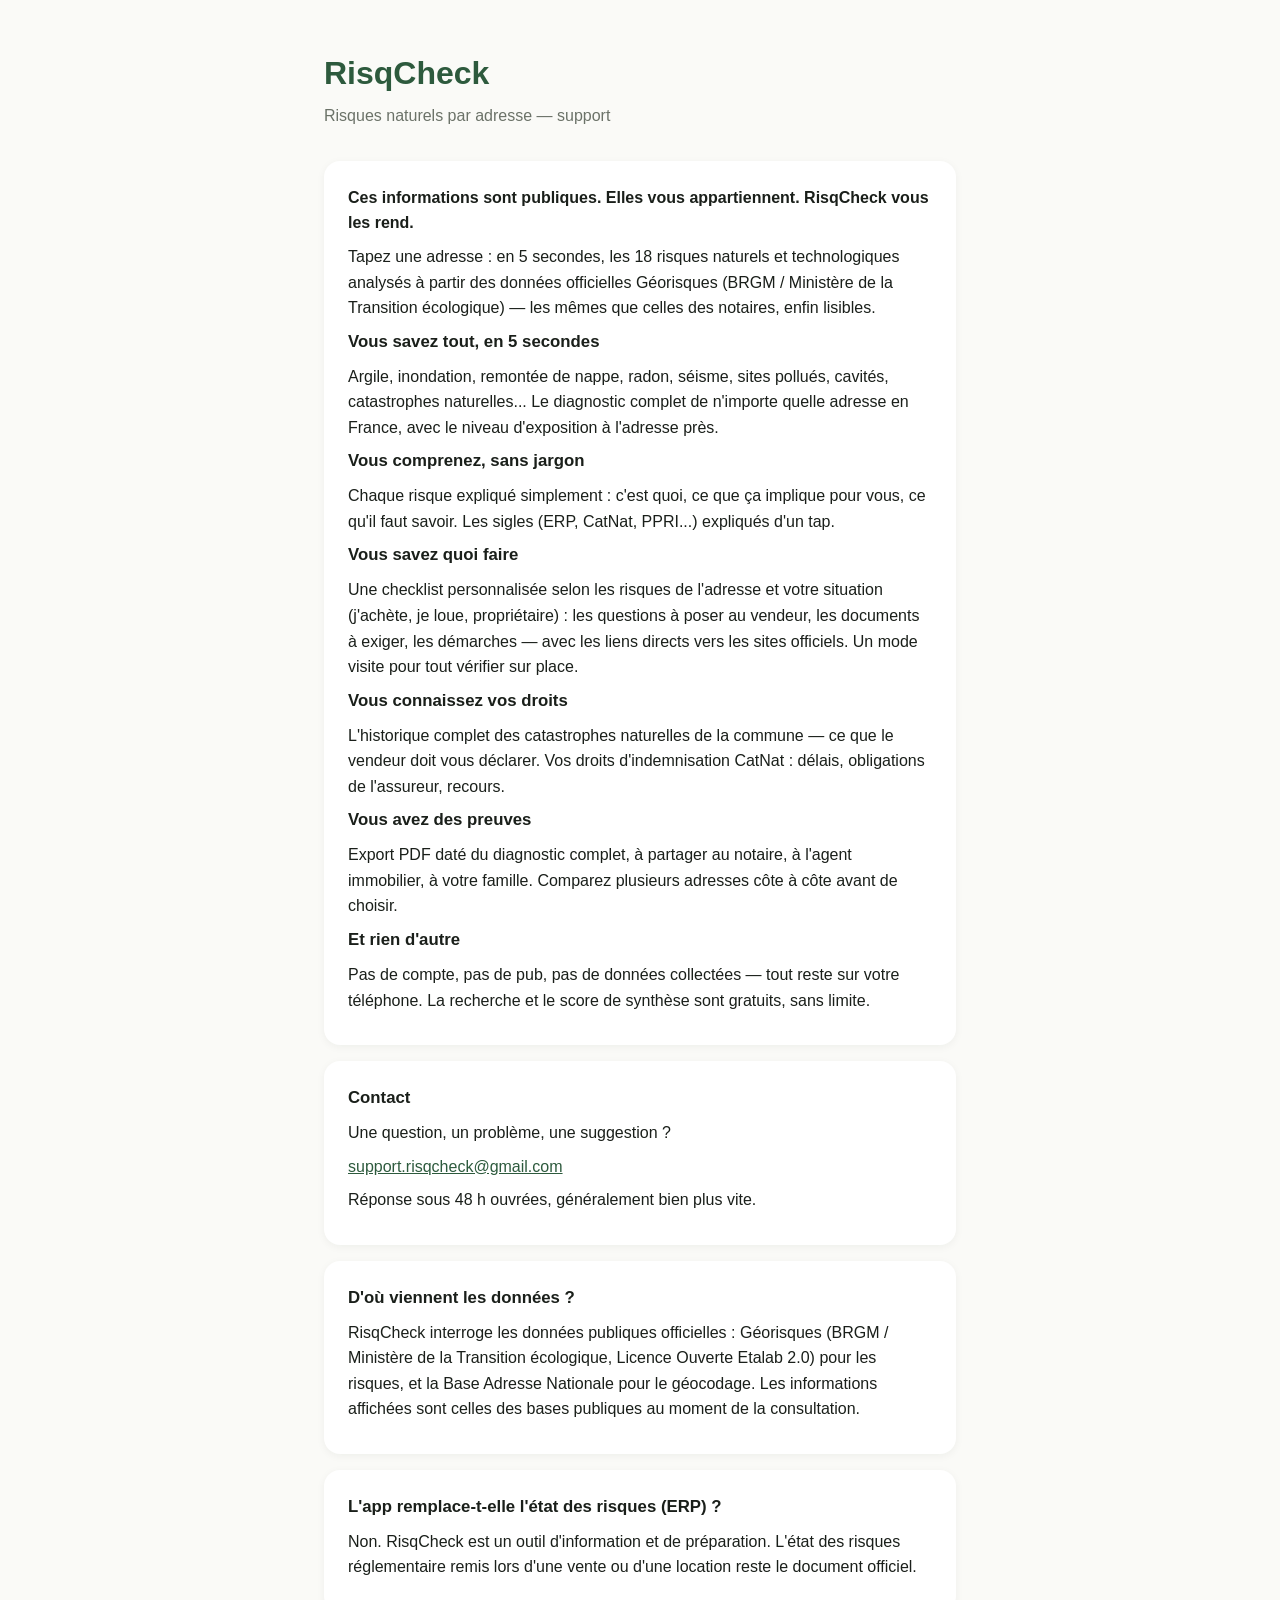
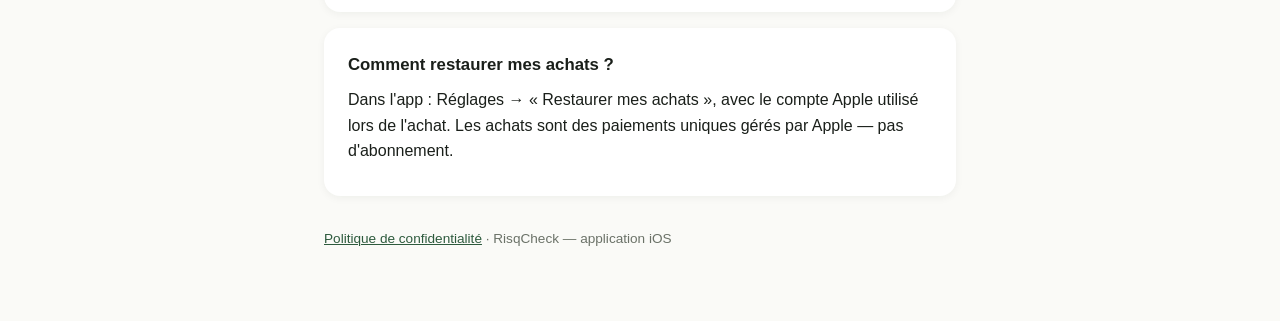
==== index.html @ de1859cc "Pages support et confidentialité" ====
<!DOCTYPE html>
<html lang="fr">
<head>
  <meta charset="utf-8" />
  <meta name="viewport" content="width=device-width, initial-scale=1" />
  <title>RisqCheck — Support</title>
  <style>
    :root {
      --fond: #FAFAF7;
      --carte: #ffffff;
      --foret: #2D5A3D;
      --sauge: #8FAE8B;
      --sable: #EDE6DA;
      --texte: #1A1F1A;
      --texte2: #6B7268;
    }
    * { box-sizing: border-box; }
    body {
      margin: 0;
      font-family: -apple-system, 'Segoe UI', 'Helvetica Neue', sans-serif;
      background: var(--fond);
      color: var(--texte);
      line-height: 1.6;
    }
    .conteneur { max-width: 680px; margin: 0 auto; padding: 48px 24px 64px; }
    h1 { color: var(--foret); font-size: 2rem; margin: 0; }
    .sous-titre { color: var(--texte2); margin: 4px 0 32px; }
    .carte {
      background: var(--carte);
      border-radius: 16px;
      padding: 24px;
      margin-bottom: 16px;
      box-shadow: 0 2px 8px rgba(26, 31, 26, 0.05);
    }
    h2 { font-size: 1.05rem; margin: 0 0 8px; }
    p { margin: 0 0 8px; }
    a { color: var(--foret); }
    .pied { color: var(--texte2); font-size: 0.85rem; margin-top: 32px; }
  </style>
</head>
<body>
  <div class="conteneur">
    <h1>RisqCheck</h1>
    <p class="sous-titre">Risques naturels par adresse — support</p>

    <div class="carte">
      <p><strong>Ces informations sont publiques. Elles vous appartiennent. RisqCheck vous les rend.</strong></p>
      <p>
        Tapez une adresse : en 5 secondes, les 18 risques naturels et technologiques analysés à
        partir des données officielles Géorisques (BRGM / Ministère de la Transition écologique) —
        les mêmes que celles des notaires, enfin lisibles.
      </p>

      <h2>Vous savez tout, en 5 secondes</h2>
      <p>
        Argile, inondation, remontée de nappe, radon, séisme, sites pollués, cavités, catastrophes
        naturelles... Le diagnostic complet de n'importe quelle adresse en France, avec le niveau
        d'exposition à l'adresse près.
      </p>

      <h2>Vous comprenez, sans jargon</h2>
      <p>
        Chaque risque expliqué simplement : c'est quoi, ce que ça implique pour vous, ce qu'il faut
        savoir. Les sigles (ERP, CatNat, PPRI...) expliqués d'un tap.
      </p>

      <h2>Vous savez quoi faire</h2>
      <p>
        Une checklist personnalisée selon les risques de l'adresse et votre situation (j'achète, je
        loue, propriétaire) : les questions à poser au vendeur, les documents à exiger, les
        démarches — avec les liens directs vers les sites officiels. Un mode visite pour tout
        vérifier sur place.
      </p>

      <h2>Vous connaissez vos droits</h2>
      <p>
        L'historique complet des catastrophes naturelles de la commune — ce que le vendeur doit
        vous déclarer. Vos droits d'indemnisation CatNat : délais, obligations de l'assureur,
        recours.
      </p>

      <h2>Vous avez des preuves</h2>
      <p>
        Export PDF daté du diagnostic complet, à partager au notaire, à l'agent immobilier, à votre
        famille. Comparez plusieurs adresses côte à côte avant de choisir.
      </p>

      <h2>Et rien d'autre</h2>
      <p>
        Pas de compte, pas de pub, pas de données collectées — tout reste sur votre téléphone. La
        recherche et le score de synthèse sont gratuits, sans limite.
      </p>
    </div>

    <div class="carte">
      <h2>Contact</h2>
      <p>Une question, un problème, une suggestion ?</p>
      <p><a href="mailto:support.risqcheck@gmail.com">support.risqcheck@gmail.com</a></p>
      <p>Réponse sous 48 h ouvrées, généralement bien plus vite.</p>
    </div>

    <div class="carte">
      <h2>D'où viennent les données ?</h2>
      <p>
        RisqCheck interroge les données publiques officielles : Géorisques (BRGM / Ministère de la
        Transition écologique, Licence Ouverte Etalab 2.0) pour les risques, et la Base Adresse
        Nationale pour le géocodage. Les informations affichées sont celles des bases publiques au
        moment de la consultation.
      </p>
    </div>

    <div class="carte">
      <h2>L'app remplace-t-elle l'état des risques (ERP) ?</h2>
      <p>
        Non. RisqCheck est un outil d'information et de préparation. L'état des risques
        réglementaire remis lors d'une vente ou d'une location reste le document officiel.
      </p>
    </div>

    <div class="carte">
      <h2>Comment restaurer mes achats ?</h2>
      <p>
        Dans l'app : Réglages → « Restaurer mes achats », avec le compte Apple utilisé lors de
        l'achat. Les achats sont des paiements uniques gérés par Apple — pas d'abonnement.
      </p>
    </div>

    <p class="pied">
      <a href="privacy.html">Politique de confidentialité</a> · RisqCheck — application iOS
    </p>
  </div>
</body>
</html>
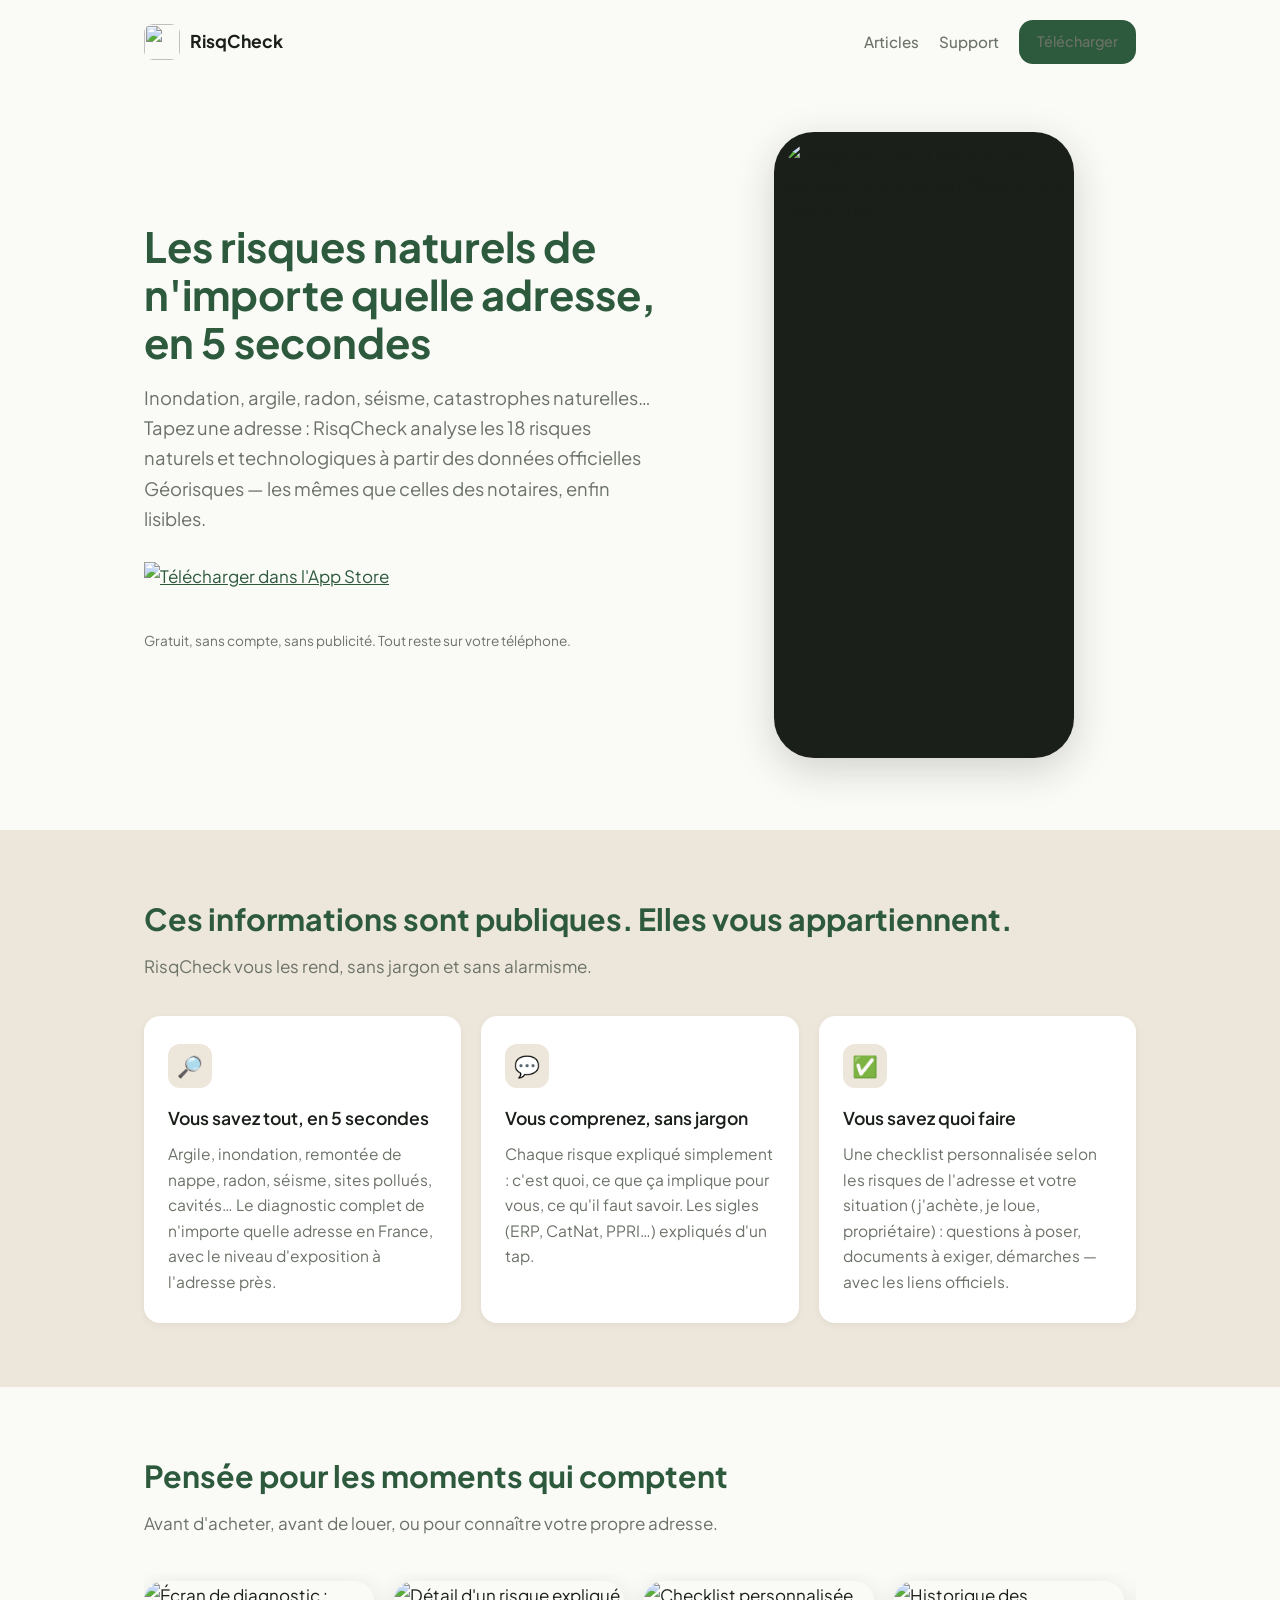
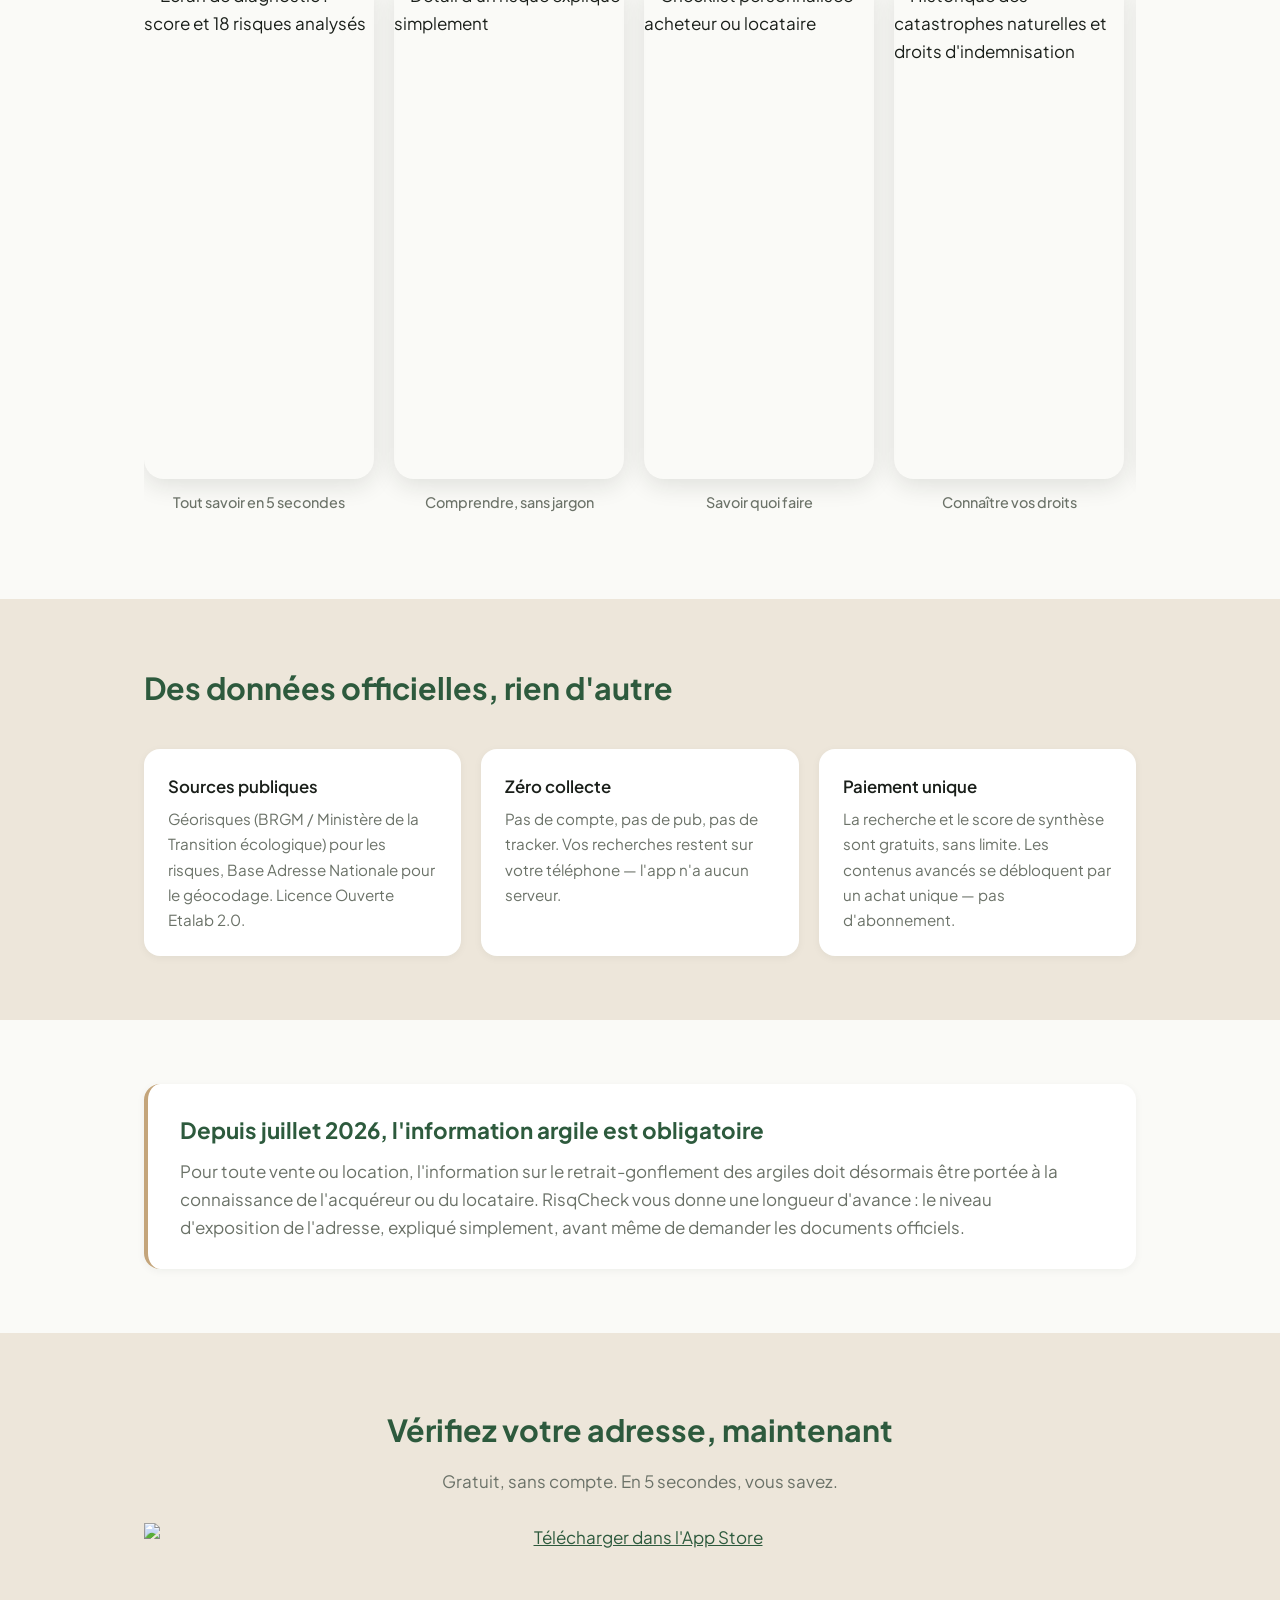
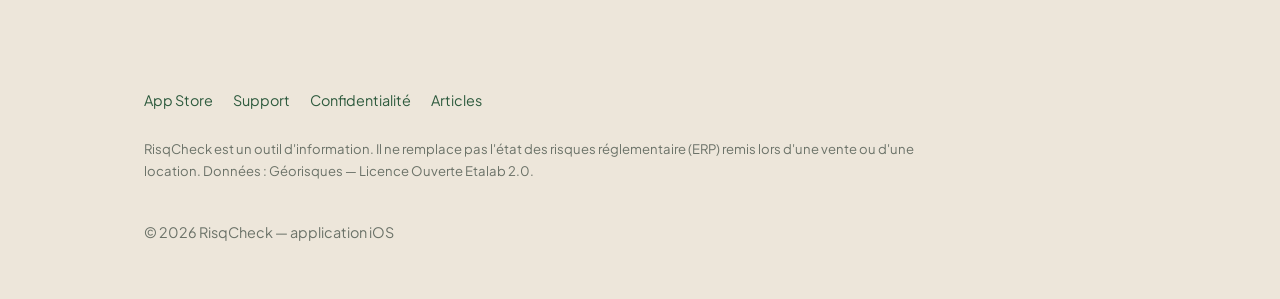
==== commit adb017a1: "feat: landing SEO + support déplacé vers support.html Landing sur index.html (héro, bénéfices, scree" ====
--- a/index.html
+++ b/index.html
@@ -3,131 +3,239 @@
 <head>
   <meta charset="utf-8" />
   <meta name="viewport" content="width=device-width, initial-scale=1" />
-  <title>RisqCheck — Support</title>
-  <style>
-    :root {
-      --fond: #FAFAF7;
-      --carte: #ffffff;
-      --foret: #2D5A3D;
-      --sauge: #8FAE8B;
-      --sable: #EDE6DA;
-      --texte: #1A1F1A;
-      --texte2: #6B7268;
+  <title>RisqCheck — Les risques naturels de n'importe quelle adresse en France, en 5 secondes</title>
+  <meta name="description" content="Inondation, argile, radon, séisme, catastrophes naturelles… RisqCheck analyse les 18 risques naturels et technologiques d'une adresse à partir des données officielles Géorisques. App iOS gratuite, sans compte." />
+  <link rel="canonical" href="https://paprika92.github.io/risqcheck-site/" />
+  <link rel="icon" type="image/png" href="assets/img/favicon.png" />
+
+  <!-- Open Graph -->
+  <meta property="og:type" content="website" />
+  <meta property="og:title" content="RisqCheck — Les risques naturels d'une adresse, en 5 secondes" />
+  <meta property="og:description" content="Inondation, argile, radon… Le diagnostic complet de n'importe quelle adresse en France, à partir des données officielles Géorisques. App iOS, sans compte, sans collecte." />
+  <meta property="og:url" content="https://paprika92.github.io/risqcheck-site/" />
+  <meta property="og:image" content="https://paprika92.github.io/risqcheck-site/assets/img/og-image.png" />
+  <meta property="og:locale" content="fr_FR" />
+
+  <link rel="preconnect" href="https://fonts.googleapis.com" />
+  <link rel="preconnect" href="https://fonts.gstatic.com" crossorigin />
+  <link href="https://fonts.googleapis.com/css2?family=Plus+Jakarta+Sans:wght@400;500;600;700&display=swap" rel="stylesheet" />
+  <link rel="stylesheet" href="assets/css/style.css" />
+
+  <script type="application/ld+json">
+  {
+    "@context": "https://schema.org",
+    "@type": "SoftwareApplication",
+    "name": "RisqCheck",
+    "operatingSystem": "iOS",
+    "applicationCategory": "UtilitiesApplication",
+    "description": "Diagnostic des 18 risques naturels et technologiques d'une adresse en France, à partir des données officielles Géorisques (BRGM / Ministère de la Transition écologique).",
+    "url": "https://apps.apple.com/fr/app/id6790358442",
+    "inLanguage": "fr",
+    "offers": {
+      "@type": "Offer",
+      "price": "0",
+      "priceCurrency": "EUR"
     }
-    * { box-sizing: border-box; }
-    body {
-      margin: 0;
-      font-family: -apple-system, 'Segoe UI', 'Helvetica Neue', sans-serif;
-      background: var(--fond);
-      color: var(--texte);
-      line-height: 1.6;
-    }
-    .conteneur { max-width: 680px; margin: 0 auto; padding: 48px 24px 64px; }
-    h1 { color: var(--foret); font-size: 2rem; margin: 0; }
-    .sous-titre { color: var(--texte2); margin: 4px 0 32px; }
-    .carte {
-      background: var(--carte);
-      border-radius: 16px;
-      padding: 24px;
-      margin-bottom: 16px;
-      box-shadow: 0 2px 8px rgba(26, 31, 26, 0.05);
-    }
-    h2 { font-size: 1.05rem; margin: 0 0 8px; }
-    p { margin: 0 0 8px; }
-    a { color: var(--foret); }
-    .pied { color: var(--texte2); font-size: 0.85rem; margin-top: 32px; }
-  </style>
+  }
+  </script>
 </head>
 <body>
-  <div class="conteneur">
-    <h1>RisqCheck</h1>
-    <p class="sous-titre">Risques naturels par adresse — support</p>
-
-    <div class="carte">
-      <p><strong>Ces informations sont publiques. Elles vous appartiennent. RisqCheck vous les rend.</strong></p>
-      <p>
-        Tapez une adresse : en 5 secondes, les 18 risques naturels et technologiques analysés à
-        partir des données officielles Géorisques (BRGM / Ministère de la Transition écologique) —
-        les mêmes que celles des notaires, enfin lisibles.
+
+  <header class="entete">
+    <div class="conteneur">
+      <a class="marque" href="./">
+        <img src="assets/img/icone.png" alt="" width="36" height="36" />
+        RisqCheck
+      </a>
+      <nav>
+        <a href="articles/">Articles</a>
+        <a href="support.html">Support</a>
+        <a class="bouton" href="https://apps.apple.com/fr/app/id6790358442" style="padding: 10px 18px; font-size: 0.9rem;">Télécharger</a>
+      </nav>
+    </div>
+  </header>
+
+  <section class="hero">
+    <div class="conteneur">
+      <div>
+        <h1>Les risques naturels de n'importe quelle adresse, en 5 secondes</h1>
+        <p class="accroche">
+          Inondation, argile, radon, séisme, catastrophes naturelles… Tapez une adresse :
+          RisqCheck analyse les 18 risques naturels et technologiques à partir des données
+          officielles Géorisques — les mêmes que celles des notaires, enfin lisibles.
+        </p>
+        <div class="actions">
+          <a class="badge-store" href="https://apps.apple.com/fr/app/id6790358442">
+            <img src="https://tools.applemediaservices.com/api/badges/download-on-the-app-store/black/fr-fr?size=250x83" alt="Télécharger dans l'App Store" height="54" />
+          </a>
+        </div>
+        <p class="mention">Gratuit, sans compte, sans publicité. Tout reste sur votre téléphone.</p>
+      </div>
+      <div class="telephone">
+        <img src="assets/img/screenshot-diagnostic.png" alt="Diagnostic RisqCheck d'une adresse : score de synthèse et liste des risques" width="280" height="606" />
+      </div>
+    </div>
+  </section>
+
+  <section class="section section-sable">
+    <div class="conteneur">
+      <h2>Ces informations sont publiques. Elles vous appartiennent.</h2>
+      <p class="sous-titre">RisqCheck vous les rend, sans jargon et sans alarmisme.</p>
+      <div class="benefices">
+        <div class="benefice">
+          <div class="picto">🔎</div>
+          <h3>Vous savez tout, en 5 secondes</h3>
+          <p>
+            Argile, inondation, remontée de nappe, radon, séisme, sites pollués, cavités…
+            Le diagnostic complet de n'importe quelle adresse en France, avec le niveau
+            d'exposition à l'adresse près.
+          </p>
+        </div>
+        <div class="benefice">
+          <div class="picto">💬</div>
+          <h3>Vous comprenez, sans jargon</h3>
+          <p>
+            Chaque risque expliqué simplement : c'est quoi, ce que ça implique pour vous,
+            ce qu'il faut savoir. Les sigles (ERP, CatNat, PPRI…) expliqués d'un tap.
+          </p>
+        </div>
+        <div class="benefice">
+          <div class="picto">✅</div>
+          <h3>Vous savez quoi faire</h3>
+          <p>
+            Une checklist personnalisée selon les risques de l'adresse et votre situation
+            (j'achète, je loue, propriétaire) : questions à poser, documents à exiger,
+            démarches — avec les liens officiels.
+          </p>
+        </div>
+      </div>
+    </div>
+  </section>
+
+  <section class="section">
+    <div class="conteneur">
+      <h2>Pensée pour les moments qui comptent</h2>
+      <p class="sous-titre">Avant d'acheter, avant de louer, ou pour connaître votre propre adresse.</p>
+      <div class="galerie">
+        <figure>
+          <img src="assets/img/screenshot-diagnostic.png" alt="Écran de diagnostic : score et 18 risques analysés" loading="lazy" width="230" height="498" />
+          <figcaption>Tout savoir en 5 secondes</figcaption>
+        </figure>
+        <figure>
+          <img src="assets/img/screenshot-detail.png" alt="Détail d'un risque expliqué simplement" loading="lazy" width="230" height="498" />
+          <figcaption>Comprendre, sans jargon</figcaption>
+        </figure>
+        <figure>
+          <img src="assets/img/screenshot-checklist.png" alt="Checklist personnalisée acheteur ou locataire" loading="lazy" width="230" height="498" />
+          <figcaption>Savoir quoi faire</figcaption>
+        </figure>
+        <figure>
+          <img src="assets/img/screenshot-droits.png" alt="Historique des catastrophes naturelles et droits d'indemnisation" loading="lazy" width="230" height="498" />
+          <figcaption>Connaître vos droits</figcaption>
+        </figure>
+        <figure>
+          <img src="assets/img/screenshot-comparateur.png" alt="Comparaison de plusieurs adresses et export PDF" loading="lazy" width="230" height="498" />
+          <figcaption>Des preuves à partager</figcaption>
+        </figure>
+      </div>
+    </div>
+  </section>
+
+  <section class="section section-sable">
+    <div class="conteneur">
+      <h2>Des données officielles, rien d'autre</h2>
+      <div class="confiance" style="margin-top: 36px;">
+        <div class="carte">
+          <h3>Sources publiques</h3>
+          <p>
+            Géorisques (BRGM / Ministère de la Transition écologique) pour les risques,
+            Base Adresse Nationale pour le géocodage. Licence Ouverte Etalab 2.0.
+          </p>
+        </div>
+        <div class="carte">
+          <h3>Zéro collecte</h3>
+          <p>
+            Pas de compte, pas de pub, pas de tracker. Vos recherches restent sur votre
+            téléphone — l'app n'a aucun serveur.
+          </p>
+        </div>
+        <div class="carte">
+          <h3>Paiement unique</h3>
+          <p>
+            La recherche et le score de synthèse sont gratuits, sans limite. Les contenus
+            avancés se débloquent par un achat unique — pas d'abonnement.
+          </p>
+        </div>
+      </div>
+    </div>
+  </section>
+
+  <section class="section">
+    <div class="conteneur">
+      <div class="reglementaire">
+        <h2>Depuis juillet 2026, l'information argile est obligatoire</h2>
+        <p>
+          Pour toute vente ou location, l'information sur le retrait-gonflement des argiles
+          doit désormais être portée à la connaissance de l'acquéreur ou du locataire.
+          RisqCheck vous donne une longueur d'avance : le niveau d'exposition de l'adresse,
+          expliqué simplement, avant même de demander les documents officiels.
+        </p>
+      </div>
+    </div>
+  </section>
+
+  <!-- TODO articles : réactiver quand les 3 premiers articles existent (garder les slugs)
+  <section class="section">
+    <div class="conteneur">
+      <h2>Comprendre les risques, adresse par adresse</h2>
+      <p class="sous-titre">Des guides simples, fondés sur les données publiques.</p>
+      <div class="cartes-articles">
+        <a class="carte-article" href="articles/zone-inondable-adresse.html">
+          <span class="etiquette">Inondation</span>
+          <h3>Ma maison est-elle en zone inondable ? Vérifier une adresse en 2 minutes</h3>
+          <p>Les cartes officielles, où les trouver, comment les lire.</p>
+        </a>
+        <a class="carte-article" href="articles/zone-argile-maison.html">
+          <span class="etiquette">Argile</span>
+          <h3>Zone argile : comment savoir si votre maison est concernée</h3>
+          <p>Retrait-gonflement, fissures, et la nouvelle obligation de juillet 2026.</p>
+        </a>
+        <a class="carte-article" href="articles/etat-des-risques-erp-guide.html">
+          <span class="etiquette">Réglementation</span>
+          <h3>État des risques (ERP) : obligatoire pour vendre ou louer ?</h3>
+          <p>Qui doit le fournir, quand, et ce qu'il doit contenir. Guide 2026.</p>
+        </a>
+      </div>
+    </div>
+  </section>
+  -->
+
+  <section class="cta-final section-sable">
+    <div class="conteneur">
+      <h2>Vérifiez votre adresse, maintenant</h2>
+      <p>Gratuit, sans compte. En 5 secondes, vous savez.</p>
+      <a class="badge-store" href="https://apps.apple.com/fr/app/id6790358442">
+        <img src="https://tools.applemediaservices.com/api/badges/download-on-the-app-store/black/fr-fr?size=250x83" alt="Télécharger dans l'App Store" height="54" style="margin: 0 auto;" />
+      </a>
+    </div>
+  </section>
+
+  <footer class="pied">
+    <div class="conteneur">
+      <nav>
+        <a href="https://apps.apple.com/fr/app/id6790358442">App Store</a>
+        <a href="support.html">Support</a>
+        <a href="privacy.html">Confidentialité</a>
+        <a href="articles/">Articles</a>
+      </nav>
+      <p class="avertissement">
+        RisqCheck est un outil d'information. Il ne remplace pas l'état des risques
+        réglementaire (ERP) remis lors d'une vente ou d'une location.
+        Données : Géorisques — Licence Ouverte Etalab 2.0.
       </p>
-
-      <h2>Vous savez tout, en 5 secondes</h2>
-      <p>
-        Argile, inondation, remontée de nappe, radon, séisme, sites pollués, cavités, catastrophes
-        naturelles... Le diagnostic complet de n'importe quelle adresse en France, avec le niveau
-        d'exposition à l'adresse près.
-      </p>
-
-      <h2>Vous comprenez, sans jargon</h2>
-      <p>
-        Chaque risque expliqué simplement : c'est quoi, ce que ça implique pour vous, ce qu'il faut
-        savoir. Les sigles (ERP, CatNat, PPRI...) expliqués d'un tap.
-      </p>
-
-      <h2>Vous savez quoi faire</h2>
-      <p>
-        Une checklist personnalisée selon les risques de l'adresse et votre situation (j'achète, je
-        loue, propriétaire) : les questions à poser au vendeur, les documents à exiger, les
-        démarches — avec les liens directs vers les sites officiels. Un mode visite pour tout
-        vérifier sur place.
-      </p>
-
-      <h2>Vous connaissez vos droits</h2>
-      <p>
-        L'historique complet des catastrophes naturelles de la commune — ce que le vendeur doit
-        vous déclarer. Vos droits d'indemnisation CatNat : délais, obligations de l'assureur,
-        recours.
-      </p>
-
-      <h2>Vous avez des preuves</h2>
-      <p>
-        Export PDF daté du diagnostic complet, à partager au notaire, à l'agent immobilier, à votre
-        famille. Comparez plusieurs adresses côte à côte avant de choisir.
-      </p>
-
-      <h2>Et rien d'autre</h2>
-      <p>
-        Pas de compte, pas de pub, pas de données collectées — tout reste sur votre téléphone. La
-        recherche et le score de synthèse sont gratuits, sans limite.
-      </p>
-    </div>
-
-    <div class="carte">
-      <h2>Contact</h2>
-      <p>Une question, un problème, une suggestion ?</p>
-      <p><a href="mailto:support.risqcheck@gmail.com">support.risqcheck@gmail.com</a></p>
-      <p>Réponse sous 48 h ouvrées, généralement bien plus vite.</p>
-    </div>
-
-    <div class="carte">
-      <h2>D'où viennent les données ?</h2>
-      <p>
-        RisqCheck interroge les données publiques officielles : Géorisques (BRGM / Ministère de la
-        Transition écologique, Licence Ouverte Etalab 2.0) pour les risques, et la Base Adresse
-        Nationale pour le géocodage. Les informations affichées sont celles des bases publiques au
-        moment de la consultation.
-      </p>
-    </div>
-
-    <div class="carte">
-      <h2>L'app remplace-t-elle l'état des risques (ERP) ?</h2>
-      <p>
-        Non. RisqCheck est un outil d'information et de préparation. L'état des risques
-        réglementaire remis lors d'une vente ou d'une location reste le document officiel.
-      </p>
-    </div>
-
-    <div class="carte">
-      <h2>Comment restaurer mes achats ?</h2>
-      <p>
-        Dans l'app : Réglages → « Restaurer mes achats », avec le compte Apple utilisé lors de
-        l'achat. Les achats sont des paiements uniques gérés par Apple — pas d'abonnement.
-      </p>
-    </div>
-
-    <p class="pied">
-      <a href="privacy.html">Politique de confidentialité</a> · RisqCheck — application iOS
-    </p>
-  </div>
+      <p>© 2026 RisqCheck — application iOS</p>
+    </div>
+  </footer>
+
 </body>
 </html>
--- a/assets/css/style.css
+++ b/assets/css/style.css
@@ -0,0 +1,422 @@
+/* RisqCheck — feuille de style partagée (landing + articles)
+   Palette et typo alignées sur le design system de l'app (tokens.ts / DESIGN.md) */
+
+:root {
+  --fond: #FAFAF7;
+  --carte: #FFFFFF;
+  --foret: #2D5A3D;
+  --sauge: #8FAE8B;
+  --terre: #C4A57B;
+  --sable: #EDE6DA;
+  --texte: #1A1F1A;
+  --texte2: #6B7268;
+  --radius-carte: 16px;
+  --radius-grand: 20px;
+  --ombre: 0 2px 8px rgba(26, 31, 26, 0.05);
+}
+
+* { box-sizing: border-box; }
+
+html { scroll-behavior: smooth; }
+
+body {
+  margin: 0;
+  font-family: 'Plus Jakarta Sans', -apple-system, 'Segoe UI', 'Helvetica Neue', sans-serif;
+  background: var(--fond);
+  color: var(--texte);
+  line-height: 1.65;
+  font-size: 17px;
+  -webkit-font-smoothing: antialiased;
+}
+
+img { max-width: 100%; display: block; }
+
+a { color: var(--foret); }
+
+.conteneur {
+  max-width: 1040px;
+  margin: 0 auto;
+  padding: 0 24px;
+}
+
+/* ---------- En-tête ---------- */
+
+.entete {
+  padding: 20px 0;
+}
+
+.entete .conteneur {
+  display: flex;
+  align-items: center;
+  justify-content: space-between;
+  gap: 16px;
+}
+
+.marque {
+  display: flex;
+  align-items: center;
+  gap: 10px;
+  text-decoration: none;
+  color: var(--texte);
+  font-weight: 700;
+  font-size: 1.1rem;
+}
+
+.marque img {
+  width: 36px;
+  height: 36px;
+  border-radius: 9px;
+}
+
+.entete nav {
+  display: flex;
+  align-items: center;
+  gap: 20px;
+  font-size: 0.95rem;
+}
+
+.entete nav a {
+  text-decoration: none;
+  color: var(--texte2);
+  font-weight: 500;
+}
+
+.entete nav a:hover { color: var(--foret); }
+
+/* ---------- Boutons ---------- */
+
+.bouton {
+  display: inline-block;
+  background: var(--foret);
+  color: #fff;
+  text-decoration: none;
+  font-weight: 600;
+  padding: 14px 28px;
+  border-radius: 14px;
+  transition: opacity 0.15s ease;
+}
+
+.bouton:hover { opacity: 0.9; }
+
+.badge-store img { height: 54px; width: auto; }
+
+/* ---------- Héro ---------- */
+
+.hero {
+  padding: 48px 0 72px;
+}
+
+.hero .conteneur {
+  display: grid;
+  grid-template-columns: 1.1fr 0.9fr;
+  gap: 48px;
+  align-items: center;
+}
+
+.hero h1 {
+  font-size: 2.6rem;
+  line-height: 1.15;
+  margin: 0 0 16px;
+  color: var(--foret);
+  font-weight: 700;
+}
+
+.hero .accroche {
+  font-size: 1.15rem;
+  color: var(--texte2);
+  margin: 0 0 28px;
+  max-width: 34em;
+}
+
+.hero .actions {
+  display: flex;
+  align-items: center;
+  gap: 20px;
+  flex-wrap: wrap;
+}
+
+.hero .mention {
+  margin-top: 14px;
+  font-size: 0.85rem;
+  color: var(--texte2);
+}
+
+/* Cadre téléphone autour du screenshot */
+
+.telephone {
+  justify-self: center;
+  width: min(300px, 80vw);
+  border-radius: 40px;
+  padding: 10px;
+  background: var(--texte);
+  box-shadow: 0 12px 40px rgba(26, 31, 26, 0.18);
+}
+
+.telephone img {
+  border-radius: 32px;
+  width: 100%;
+}
+
+/* ---------- Sections ---------- */
+
+.section { padding: 64px 0; }
+
+.section-sable { background: var(--sable); }
+
+.section h2 {
+  font-size: 1.9rem;
+  color: var(--foret);
+  margin: 0 0 8px;
+  font-weight: 700;
+}
+
+.section .sous-titre {
+  color: var(--texte2);
+  margin: 0 0 36px;
+  max-width: 40em;
+}
+
+/* ---------- Bénéfices ---------- */
+
+.benefices {
+  display: grid;
+  grid-template-columns: repeat(3, 1fr);
+  gap: 20px;
+}
+
+.benefice {
+  background: var(--carte);
+  border-radius: var(--radius-carte);
+  padding: 28px 24px;
+  box-shadow: var(--ombre);
+}
+
+.benefice .picto {
+  width: 44px;
+  height: 44px;
+  border-radius: 12px;
+  background: var(--sable);
+  display: flex;
+  align-items: center;
+  justify-content: center;
+  font-size: 1.3rem;
+  margin-bottom: 16px;
+}
+
+.benefice h3 {
+  margin: 0 0 8px;
+  font-size: 1.1rem;
+  font-weight: 600;
+}
+
+.benefice p {
+  margin: 0;
+  color: var(--texte2);
+  font-size: 0.97rem;
+}
+
+/* ---------- Galerie screenshots ---------- */
+
+.galerie {
+  display: flex;
+  gap: 20px;
+  overflow-x: auto;
+  padding: 8px 4px 20px;
+  scroll-snap-type: x mandatory;
+  -webkit-overflow-scrolling: touch;
+}
+
+.galerie figure {
+  margin: 0;
+  flex: 0 0 auto;
+  width: 230px;
+  scroll-snap-align: start;
+}
+
+.galerie img {
+  border-radius: var(--radius-grand);
+  box-shadow: 0 6px 24px rgba(26, 31, 26, 0.12);
+}
+
+.galerie figcaption {
+  text-align: center;
+  font-size: 0.9rem;
+  color: var(--texte2);
+  margin-top: 12px;
+  font-weight: 500;
+}
+
+/* ---------- Confiance ---------- */
+
+.confiance {
+  display: grid;
+  grid-template-columns: repeat(3, 1fr);
+  gap: 20px;
+}
+
+.confiance .carte {
+  background: var(--carte);
+  border-radius: var(--radius-carte);
+  padding: 24px;
+  box-shadow: var(--ombre);
+}
+
+.confiance h3 {
+  margin: 0 0 6px;
+  font-size: 1.05rem;
+  font-weight: 600;
+}
+
+.confiance p {
+  margin: 0;
+  color: var(--texte2);
+  font-size: 0.95rem;
+}
+
+/* ---------- Bandeau réglementaire ---------- */
+
+.reglementaire {
+  background: var(--carte);
+  border-left: 4px solid var(--terre);
+  border-radius: var(--radius-carte);
+  padding: 28px 32px;
+  box-shadow: var(--ombre);
+}
+
+.reglementaire h2 { font-size: 1.4rem; }
+
+.reglementaire p {
+  margin: 8px 0 0;
+  color: var(--texte2);
+  max-width: 52em;
+}
+
+/* ---------- Articles ---------- */
+
+.cartes-articles {
+  display: grid;
+  grid-template-columns: repeat(3, 1fr);
+  gap: 20px;
+}
+
+.carte-article {
+  display: block;
+  background: var(--carte);
+  border-radius: var(--radius-carte);
+  padding: 24px;
+  box-shadow: var(--ombre);
+  text-decoration: none;
+  transition: transform 0.15s ease;
+}
+
+.carte-article:hover { transform: translateY(-2px); }
+
+.carte-article .etiquette {
+  display: inline-block;
+  background: var(--sable);
+  color: var(--foret);
+  font-size: 0.78rem;
+  font-weight: 600;
+  padding: 3px 10px;
+  border-radius: 999px;
+  margin-bottom: 12px;
+}
+
+.carte-article h3 {
+  margin: 0 0 8px;
+  font-size: 1.05rem;
+  color: var(--texte);
+  font-weight: 600;
+}
+
+.carte-article p {
+  margin: 0;
+  color: var(--texte2);
+  font-size: 0.92rem;
+}
+
+/* ---------- CTA final ---------- */
+
+.cta-final {
+  text-align: center;
+  padding: 72px 0;
+}
+
+.cta-final h2 {
+  font-size: 1.9rem;
+  color: var(--foret);
+  margin: 0 0 12px;
+}
+
+.cta-final p {
+  color: var(--texte2);
+  margin: 0 0 28px;
+}
+
+/* ---------- Pied de page ---------- */
+
+.pied {
+  background: var(--sable);
+  padding: 40px 0;
+  font-size: 0.9rem;
+  color: var(--texte2);
+}
+
+.pied .conteneur {
+  display: flex;
+  flex-direction: column;
+  gap: 12px;
+}
+
+.pied nav {
+  display: flex;
+  gap: 20px;
+  flex-wrap: wrap;
+}
+
+.pied a { color: var(--foret); text-decoration: none; }
+.pied a:hover { text-decoration: underline; }
+
+.pied .avertissement {
+  font-size: 0.82rem;
+  max-width: 60em;
+}
+
+/* ---------- Pages articles ---------- */
+
+.article-corps {
+  max-width: 680px;
+  margin: 0 auto;
+  padding: 48px 24px 64px;
+}
+
+.article-corps h1 {
+  color: var(--foret);
+  font-size: 2rem;
+  line-height: 1.2;
+}
+
+.article-corps h2 {
+  color: var(--foret);
+  font-size: 1.35rem;
+  margin-top: 40px;
+}
+
+.article-corps .cta-encart {
+  background: var(--sable);
+  border-radius: var(--radius-carte);
+  padding: 24px;
+  margin: 32px 0;
+  text-align: center;
+}
+
+/* ---------- Responsive ---------- */
+
+@media (max-width: 860px) {
+  .hero .conteneur { grid-template-columns: 1fr; gap: 40px; }
+  .hero h1 { font-size: 2rem; }
+  .telephone { order: 2; }
+  .benefices, .confiance, .cartes-articles { grid-template-columns: 1fr; }
+  .section { padding: 48px 0; }
+  .entete nav { gap: 14px; font-size: 0.9rem; }
+}
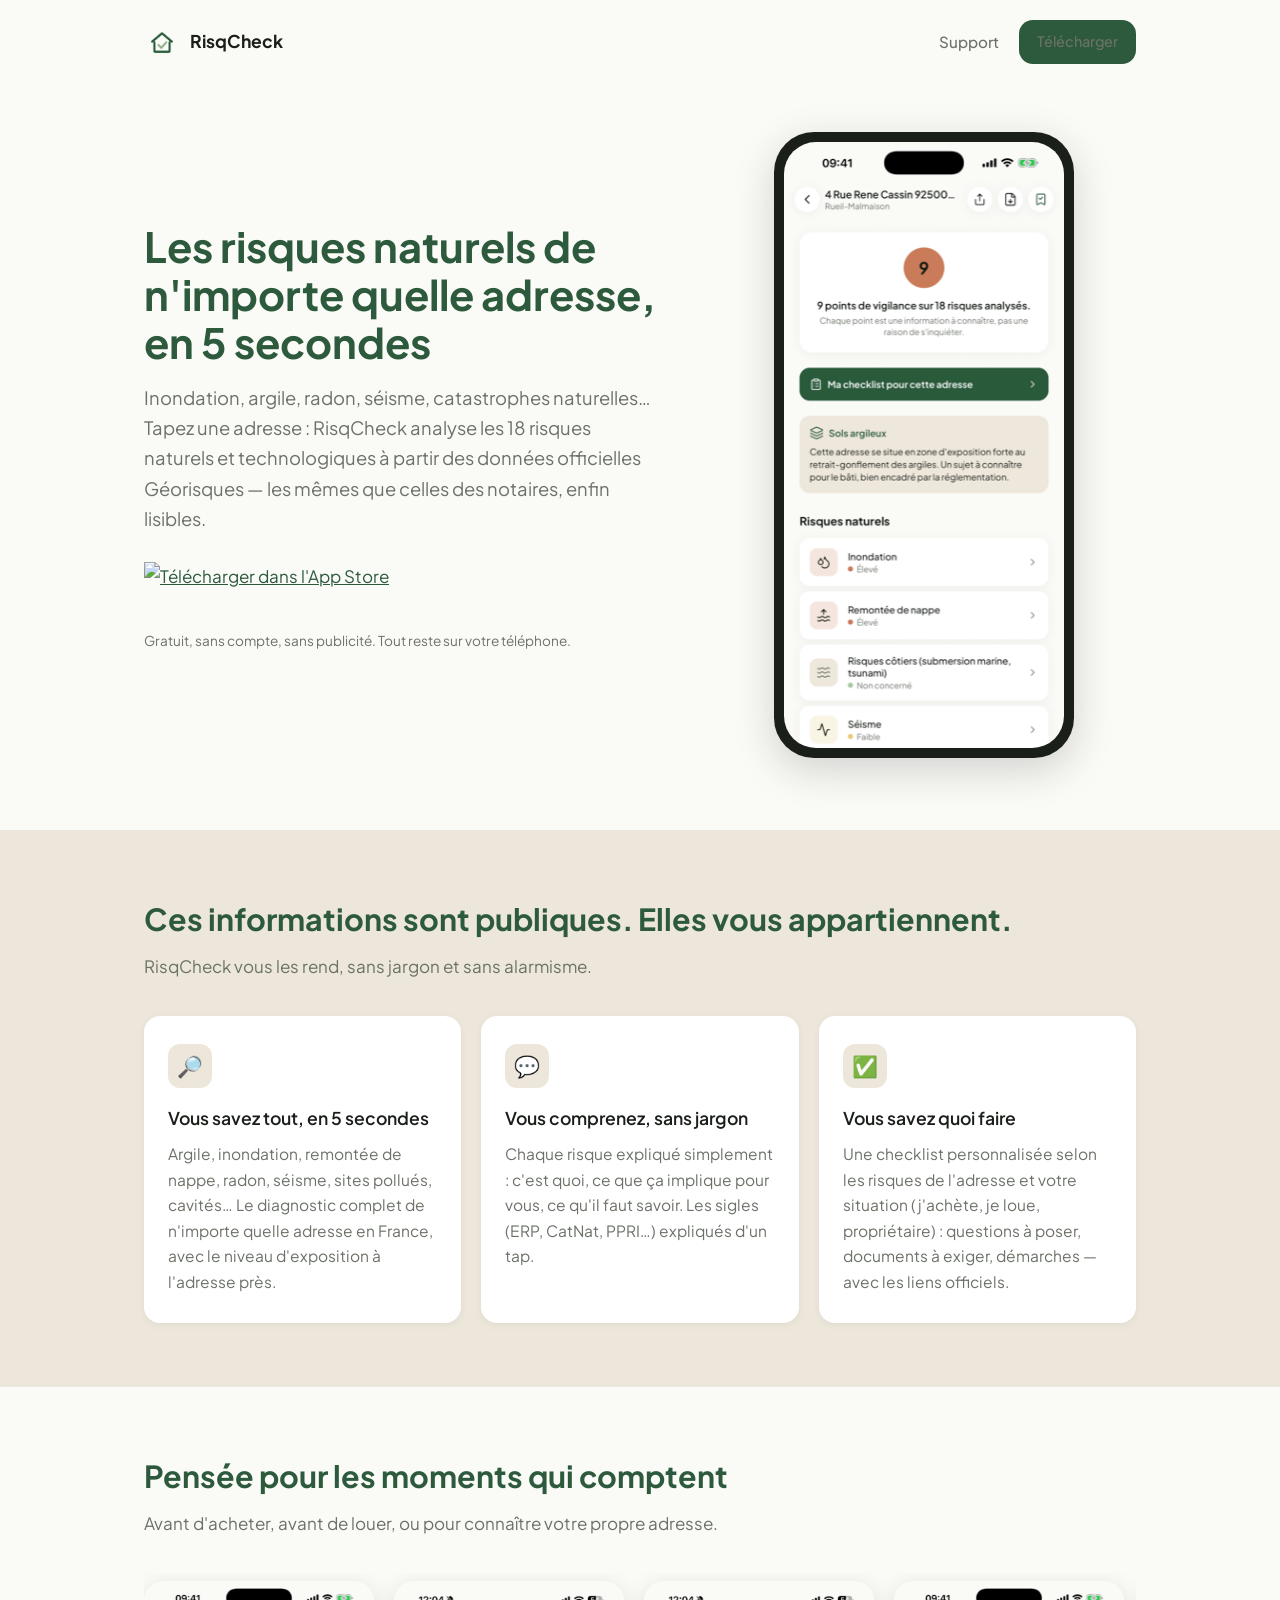
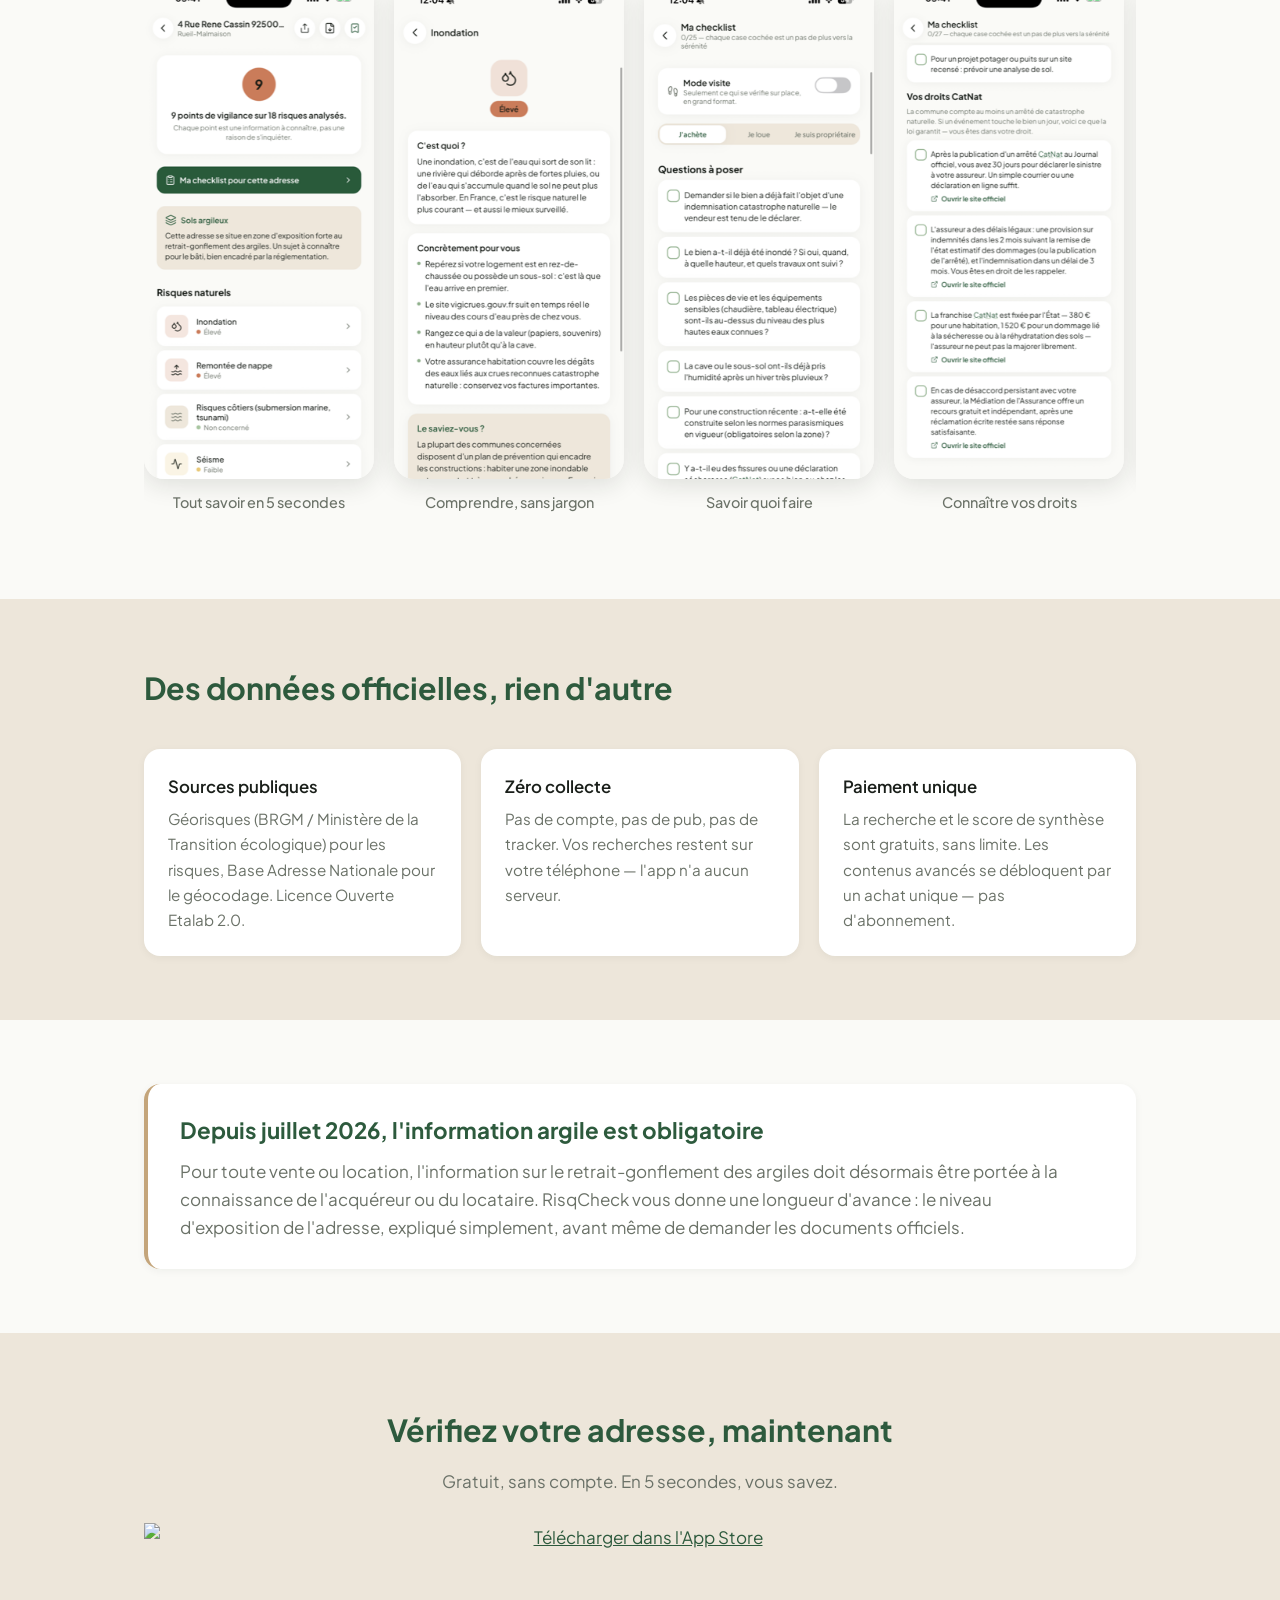
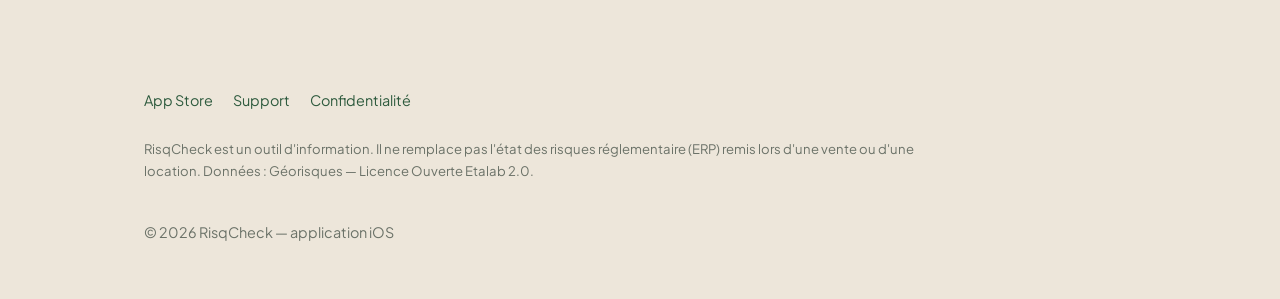
==== commit af391cc9: "feat: images (screenshots, icône, favicon, og-image) + retrait lien Articles Captures renommées et r" ====
--- a/index.html
+++ b/index.html
@@ -48,7 +48,6 @@
         RisqCheck
       </a>
       <nav>
-        <a href="articles/">Articles</a>
         <a href="support.html">Support</a>
         <a class="bouton" href="https://apps.apple.com/fr/app/id6790358442" style="padding: 10px 18px; font-size: 0.9rem;">Télécharger</a>
       </nav>
@@ -226,7 +225,6 @@
         <a href="https://apps.apple.com/fr/app/id6790358442">App Store</a>
         <a href="support.html">Support</a>
         <a href="privacy.html">Confidentialité</a>
-        <a href="articles/">Articles</a>
       </nav>
       <p class="avertissement">
         RisqCheck est un outil d'information. Il ne remplace pas l'état des risques
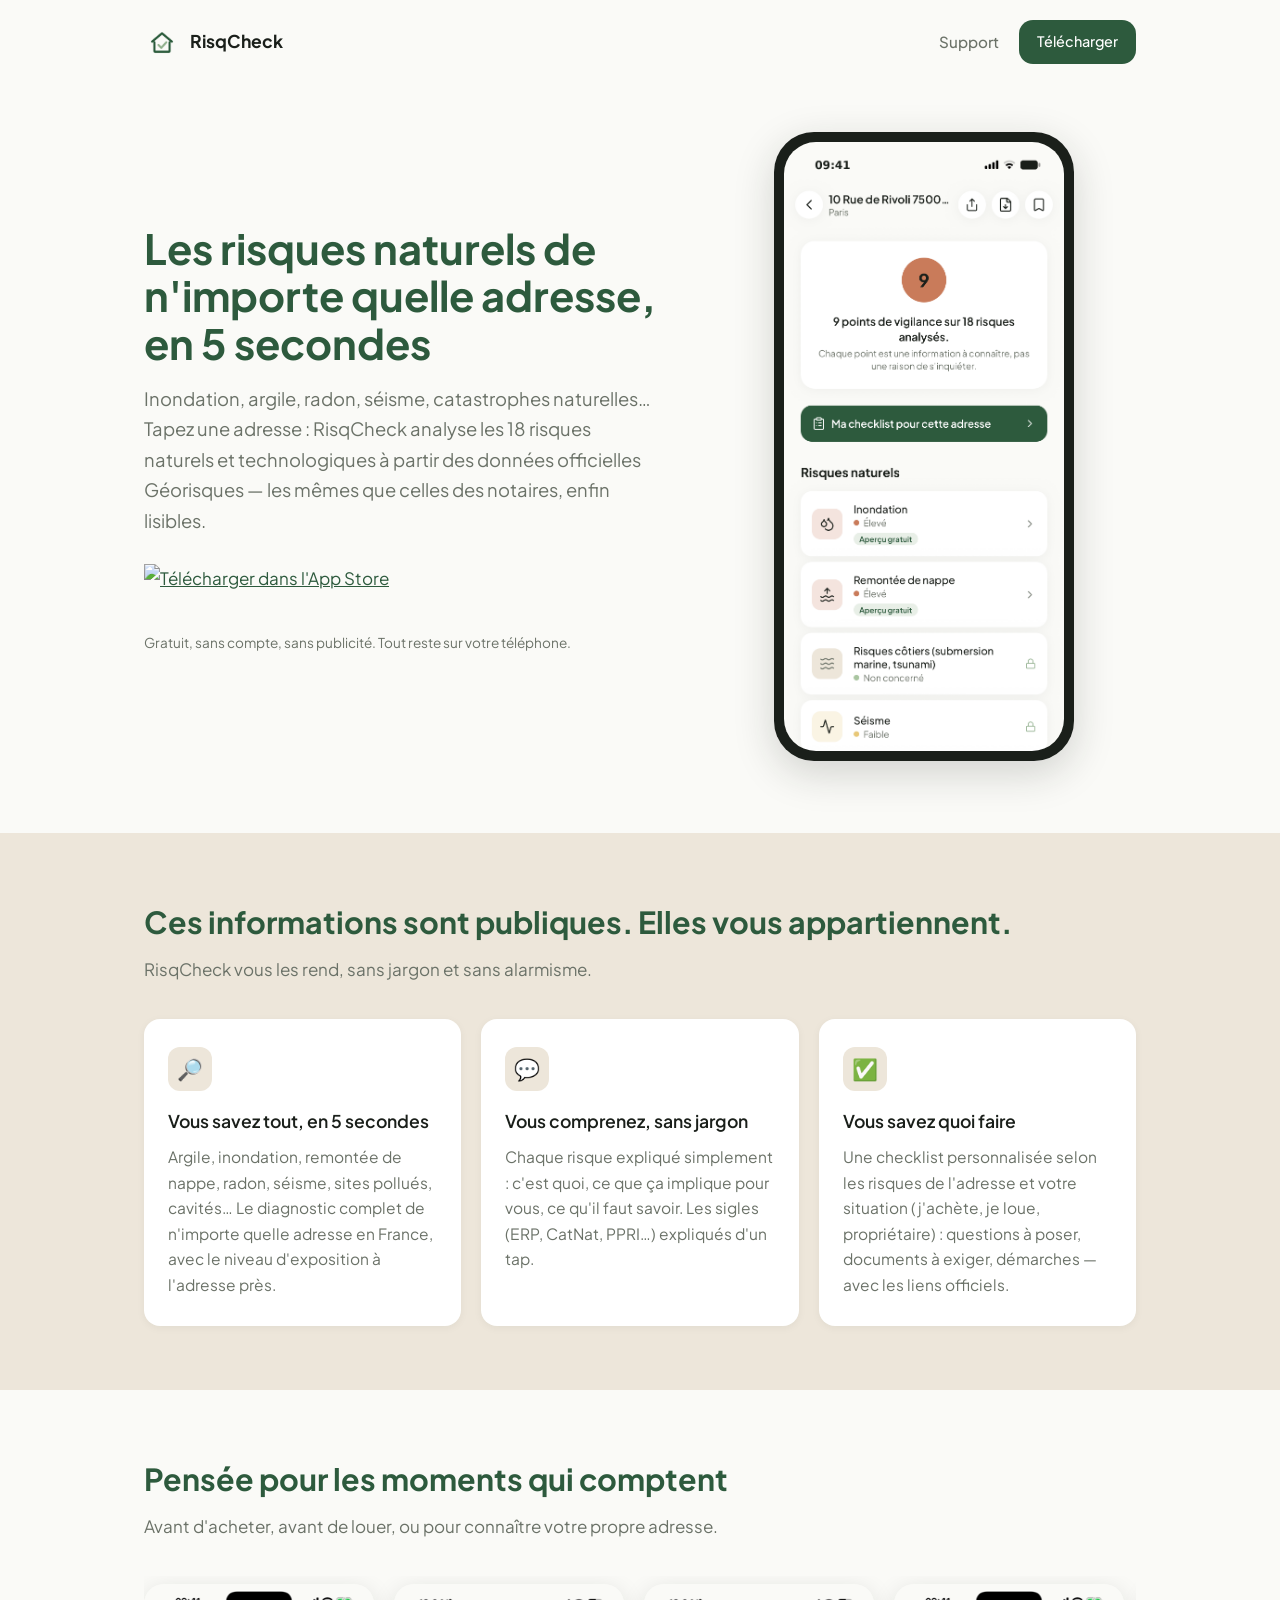
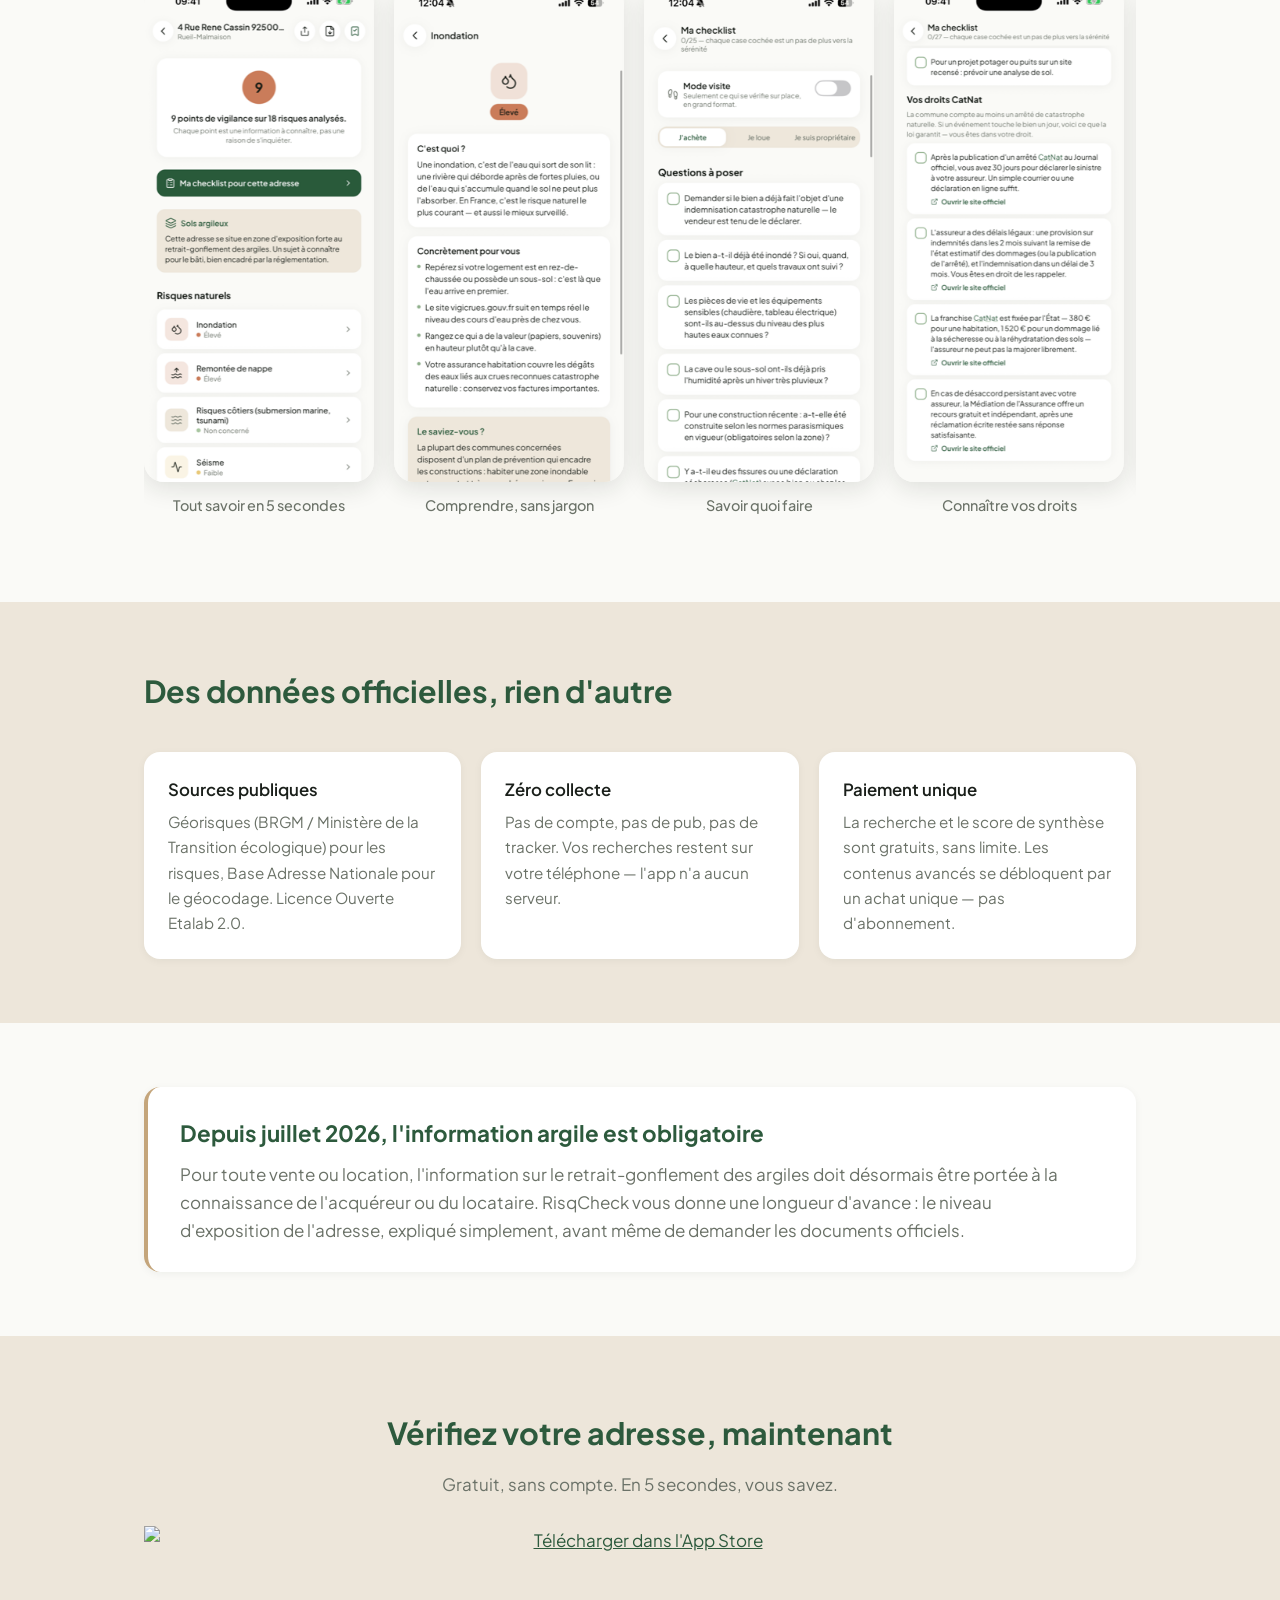
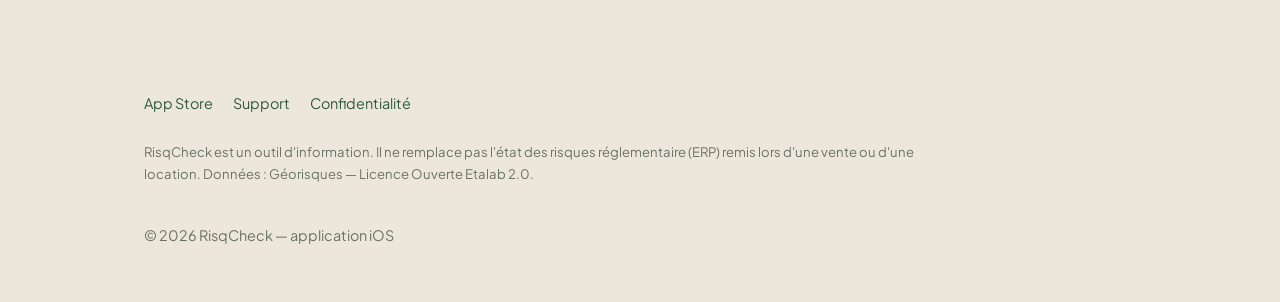
==== commit 1edbba9d: "fix(landing): replace hero mockup, fix header CTA color Header nav link color (--texte2) had higher " ====
--- a/index.html
+++ b/index.html
@@ -71,7 +71,7 @@
         <p class="mention">Gratuit, sans compte, sans publicité. Tout reste sur votre téléphone.</p>
       </div>
       <div class="telephone">
-        <img src="assets/img/screenshot-diagnostic.png" alt="Diagnostic RisqCheck d'une adresse : score de synthèse et liste des risques" width="280" height="606" />
+        <img src="assets/img/mockup-rivoli.png" alt="Diagnostic RisqCheck d'une adresse : score de synthèse et liste des risques" width="280" height="609" />
       </div>
     </div>
   </section>
--- a/assets/css/style.css
+++ b/assets/css/style.css
@@ -83,6 +83,13 @@
 
 .entete nav a:hover { color: var(--foret); }
 
+/* Le bouton Télécharger du header hérite sinon du gris des liens de nav */
+.entete nav a.bouton,
+.entete nav a.bouton:visited,
+.entete nav a.bouton:hover {
+  color: #FFFFFF;
+}
+
 /* ---------- Boutons ---------- */
 
 .bouton {
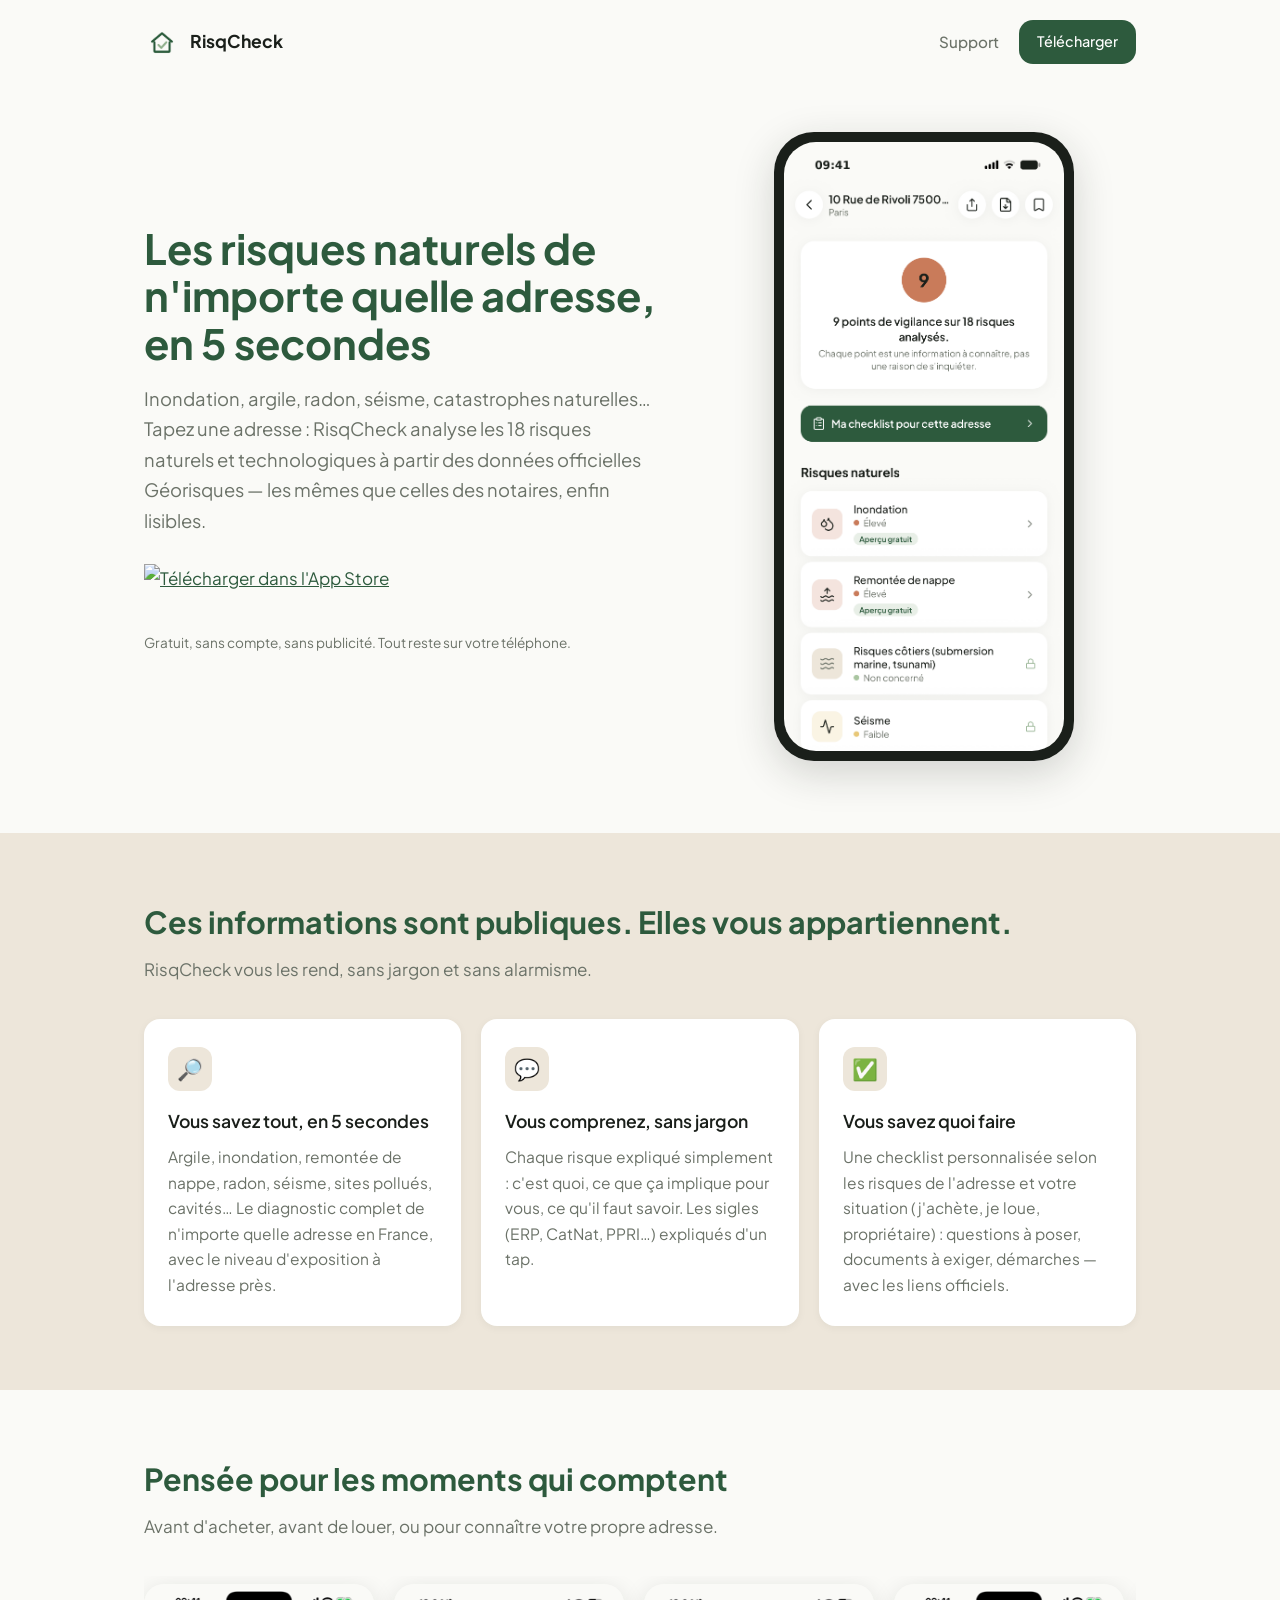
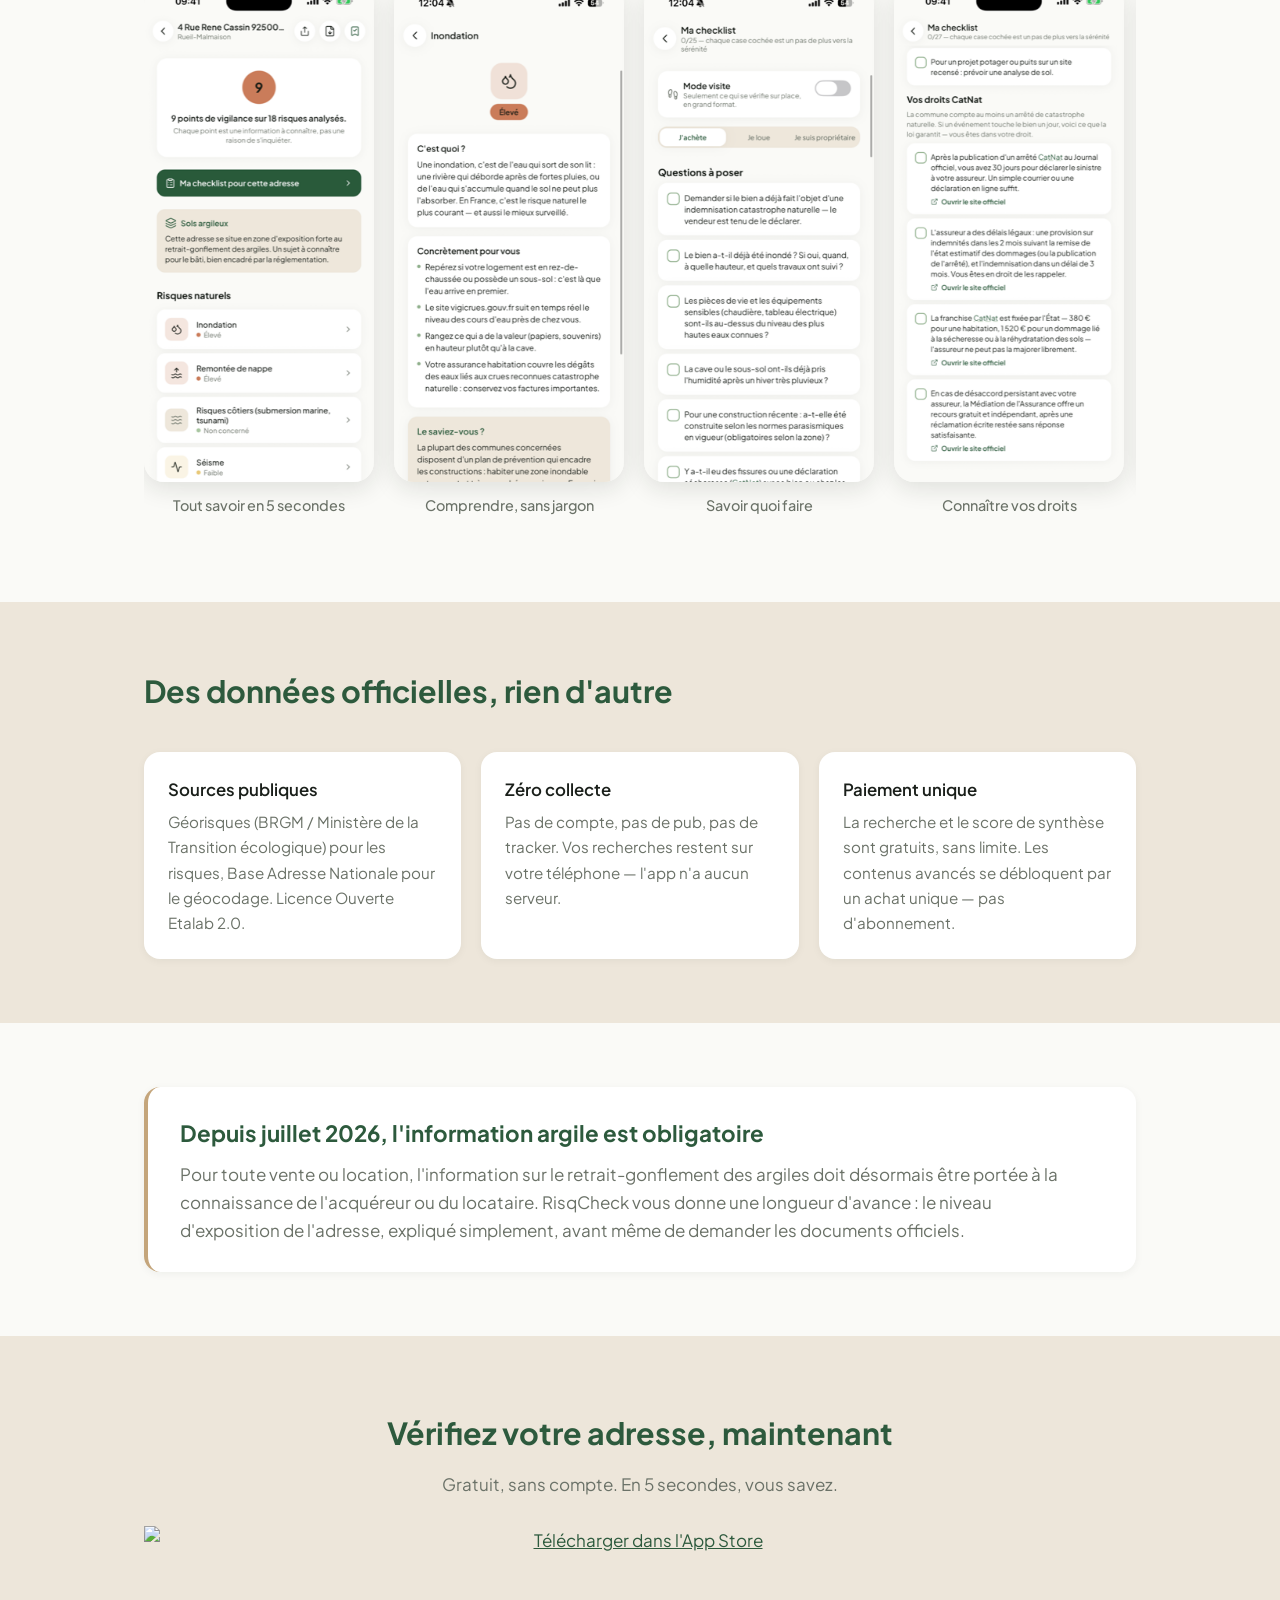
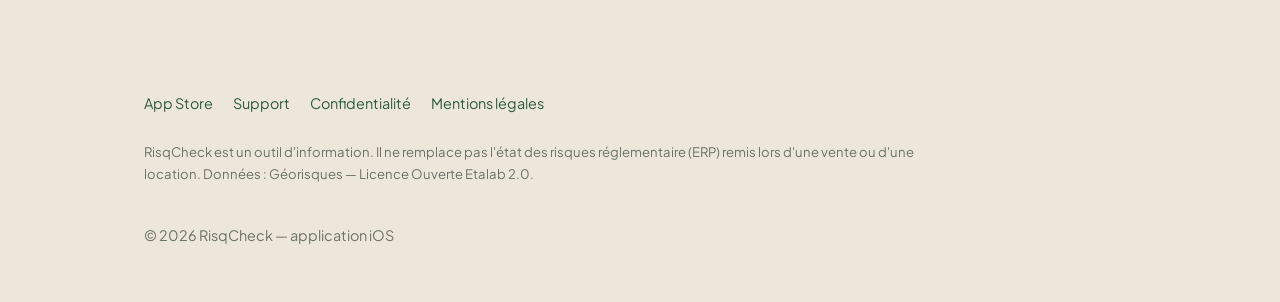
==== commit b3aa5ad5: "legal: mentions légales + liens footer Co-Authored-By: Claude Fable 5 <noreply@anthropic.com> Claude" ====
--- a/index.html
+++ b/index.html
@@ -225,6 +225,7 @@
         <a href="https://apps.apple.com/fr/app/id6790358442">App Store</a>
         <a href="support.html">Support</a>
         <a href="privacy.html">Confidentialité</a>
+        <a href="mentions-legales.html">Mentions légales</a>
       </nav>
       <p class="avertissement">
         RisqCheck est un outil d'information. Il ne remplace pas l'état des risques
